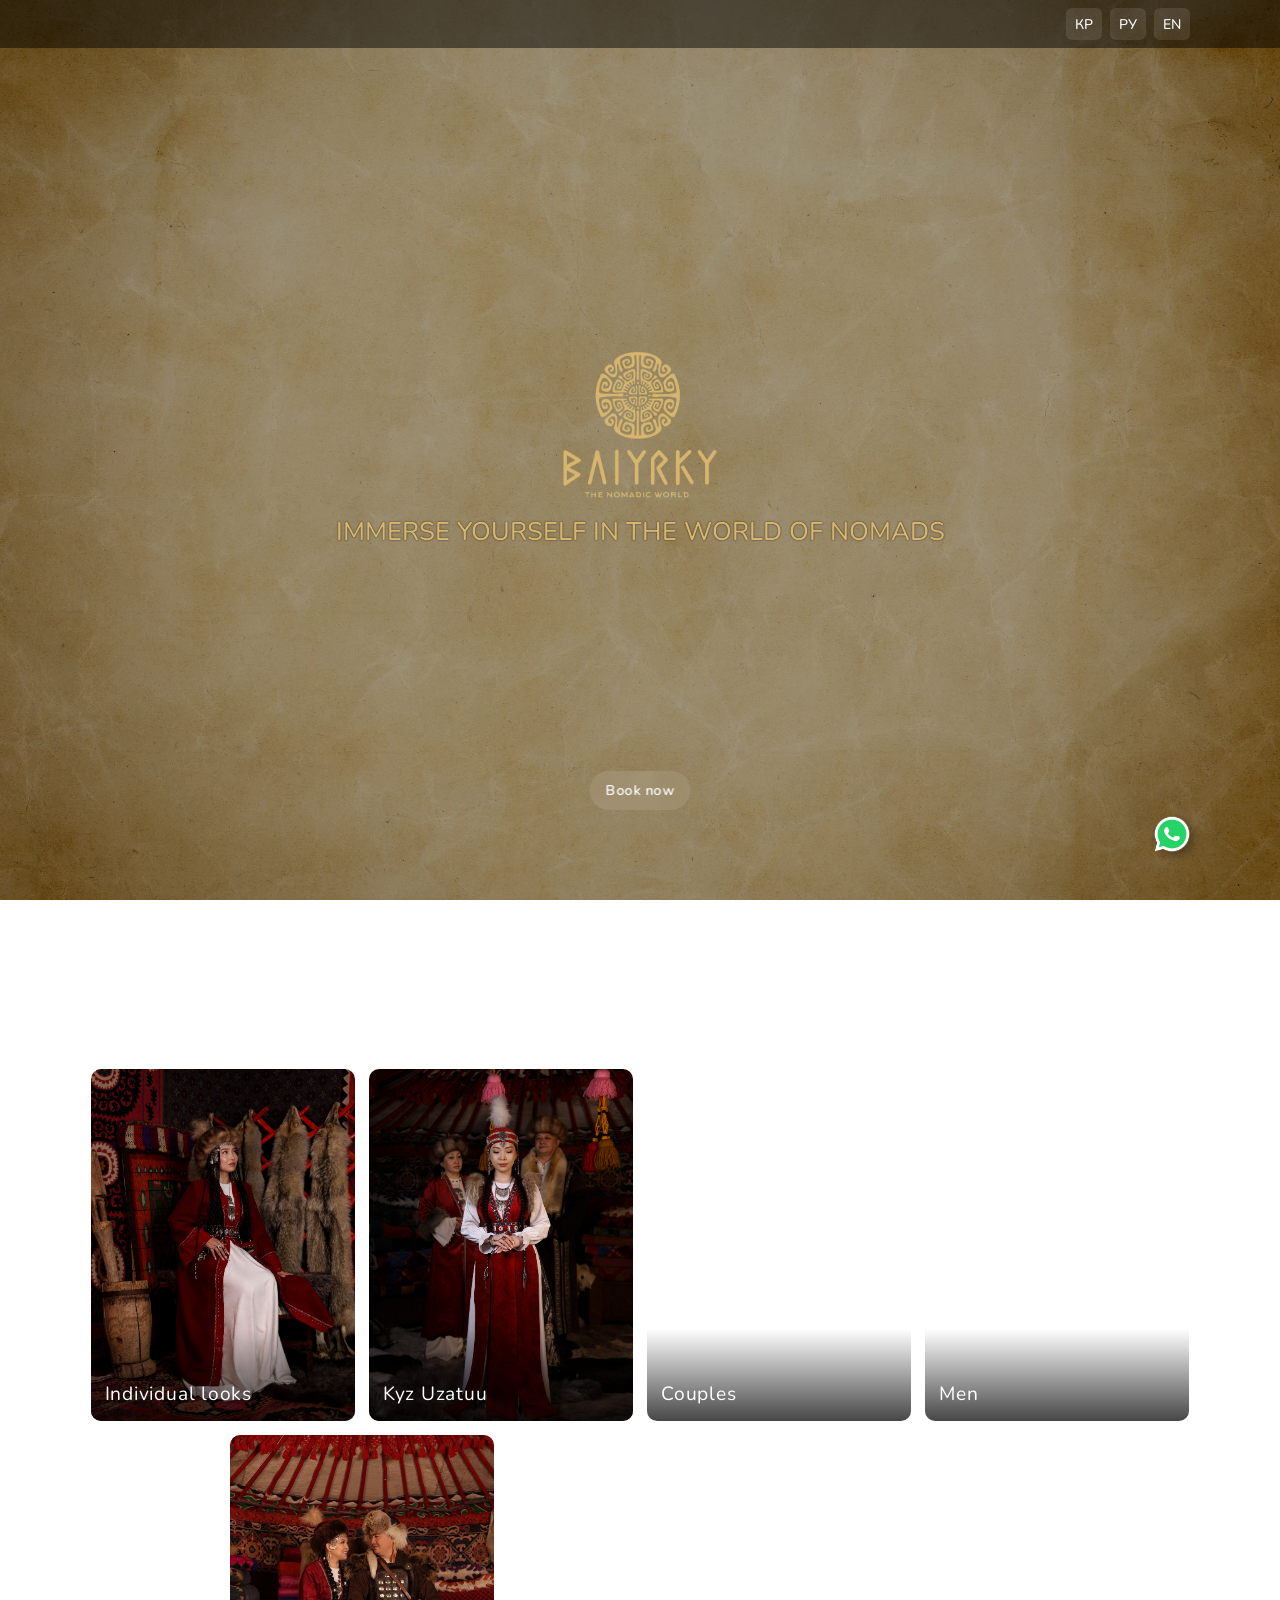
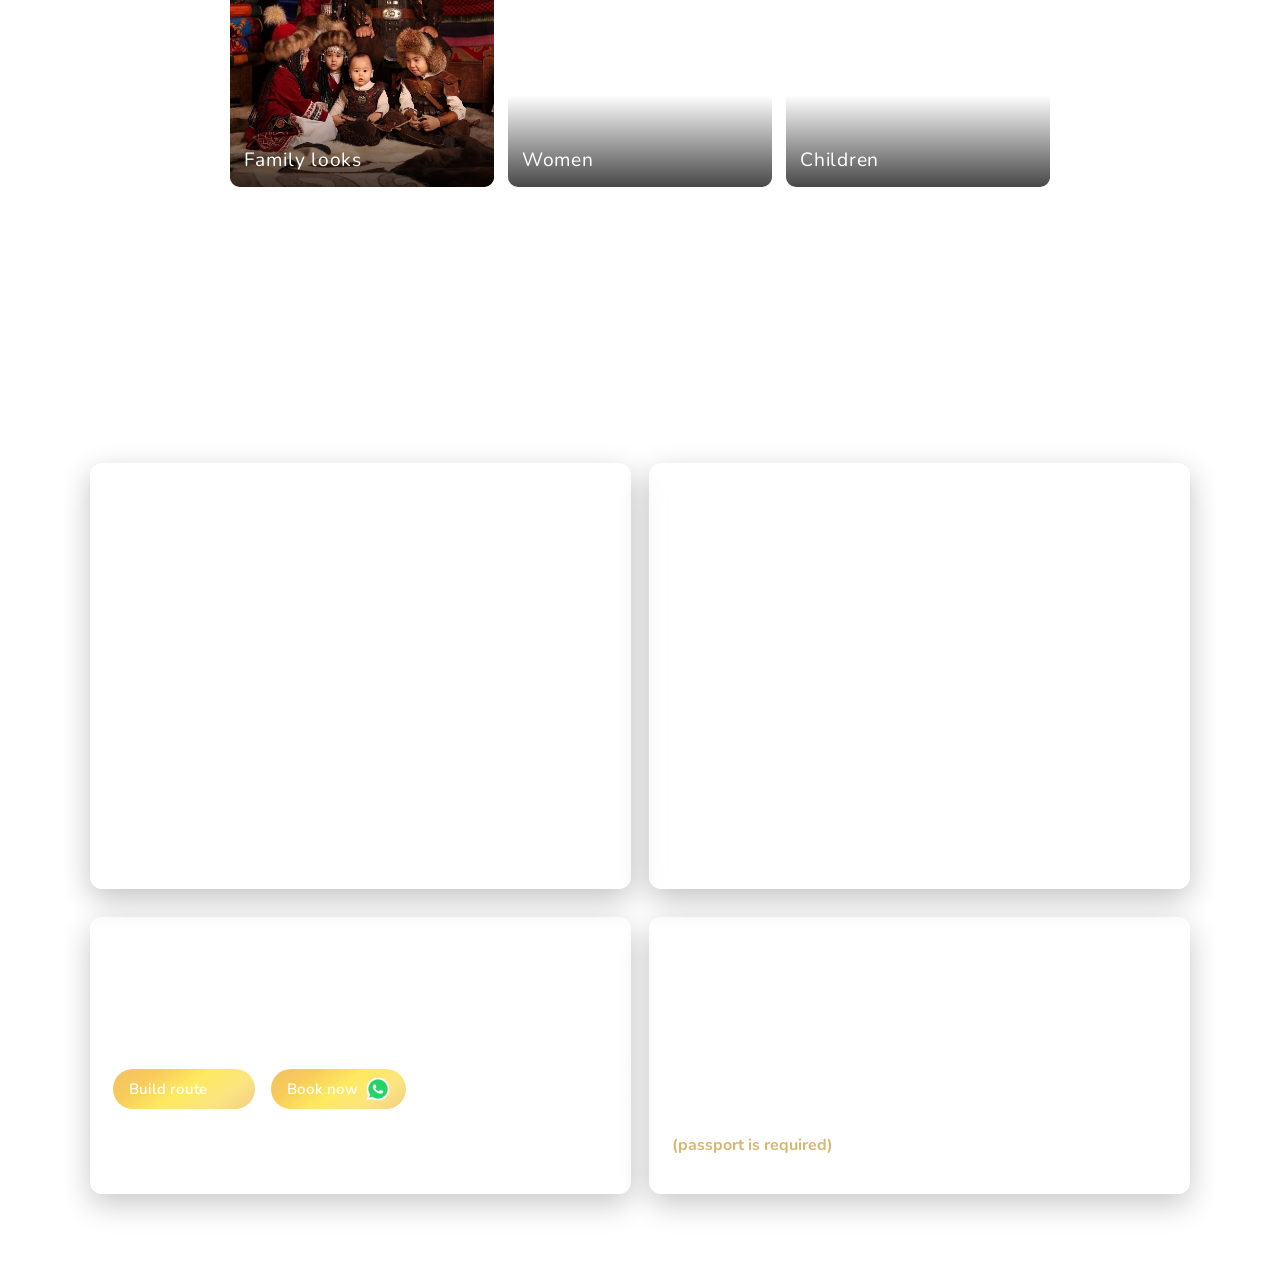
==== en.html @ 29812302 "asd" ====
<!doctype html>
<html lang="en">
  <head>
    <meta charset="UTF-8" />
    <meta name="viewport" content="width=device-width, initial-scale=1.0" />
    <link rel="stylesheet" href="styles.css" />
    <link rel="icon" type="image/webp" href="assets/web-logo.webp" />
    <link rel="preconnect" href="https://fonts.googleapis.com" />
    <link rel="preconnect" href="https://fonts.gstatic.com" crossorigin />

    <link
      href="https://fonts.googleapis.com/css2?family=Nunito:wght@200..900&display=swap"
      rel="stylesheet"
    />
    <title>BAYIRKY</title>
  </head>
  <body id="top">
    <main>
      <a class="whatsapp_btn" href="https://wa.me/709631003">
        <img
          alt="send-to-wh"
          src="assets/whatsapp.webp"
          width="36"
          height="36"
          decoding="async"
        />
      </a>

      <div class="main__bg_text_block">
        <div class="container main__header">
          <ul class="main__header_lang_container no_select">
            <li><a href="index.html" class="main__header_lang_link">кр</a></li>
            <li><a href="ru.html" class="main__header_lang_link">ру</a></li>
            <li><a href="en.html" class="main__header_lang_link">en</a></li>
          </ul>
        </div>

        <div class="main__logo_des">
          <div class="main__logo_des_container no_select">
            <img
              alt="logo"
              src="assets/logo-without-bg.webp"
              class="main__logo"
              fetchpriority="high"
              decoding="async"
            />
            <h6 class="main__desc">Immerse yourself in the world of nomads</h6>
          </div>
          <a href="#info" class="main__next_btn no_select">Book now</a>
        </div>

        <section id="work" class="container work__container">
          <div class="work__header">
            <p class="work__main_title">Costume collection</p>
            <div class="work__divider">
              <span class="work__divider_gem">◆</span>
            </div>
          </div>

          <ul class="work__collage_container">
            <li class="work__collage_item">
              <div class="work__card_inner">
                <img
                  alt="collage-element-1"
                  src="assets/compressed/content-1_com.webp"
                  data-fullsrc="assets/content-1.webp"
                  loading="lazy"
                  decoding="async"
                  width="600"
                  height="800"
                />
                <div class="work__card_overlay">
                  <h4 class="work__collage_item_title">Individual looks</h4>
                </div>
              </div>
            </li>
            <li class="work__collage_item">
              <div class="work__card_inner">
                <img
                  alt="collage-element-2"
                  src="assets/compressed/content-2_com.webp"
                  data-fullsrc="assets/content-2.webp"
                  loading="lazy"
                  decoding="async"
                  width="600"
                  height="800"
                />
                <div class="work__card_overlay">
                  <h4 class="work__collage_item_title">Kyz Uzatuu</h4>
                </div>
              </div>
            </li>
            <li class="work__collage_item">
              <div class="work__card_inner">
                <img
                  alt="collage-element-3"
                  src="assets/compressed/content-3_com.webp"
                  data-fullsrc="assets/content-3.webp"
                  loading="lazy"
                  decoding="async"
                  width="600"
                  height="800"
                />
                <div class="work__card_overlay">
                  <h4 class="work__collage_item_title">Couples</h4>
                </div>
              </div>
            </li>
            <li class="work__collage_item">
              <div class="work__card_inner">
                <img
                  alt="collage-element-4"
                  src="assets/compressed/content-4_com.webp"
                  data-fullsrc="assets/content-4.webp"
                  loading="lazy"
                  decoding="async"
                  width="600"
                  height="800"
                />
                <div class="work__card_overlay">
                  <h4 class="work__collage_item_title">Men</h4>
                </div>
              </div>
            </li>
            <li class="work__collage_item">
              <div class="work__card_inner">
                <img
                  alt="collage-element-5"
                  src="assets/compressed/content-5_com.webp"
                  data-fullsrc="assets/content-5.webp"
                  loading="lazy"
                  decoding="async"
                  width="600"
                  height="800"
                />
                <div class="work__card_overlay">
                  <h4 class="work__collage_item_title">Family looks</h4>
                </div>
              </div>
            </li>
            <li class="work__collage_item">
              <div class="work__card_inner">
                <img
                  alt="collage-element-6"
                  src="assets/compressed/content-6_com.webp"
                  data-fullsrc="assets/content-6.webp"
                  loading="lazy"
                  decoding="async"
                  width="600"
                  height="800"
                />
                <div class="work__card_overlay">
                  <h4 class="work__collage_item_title">Women</h4>
                </div>
              </div>
            </li>
            <li class="work__collage_item">
              <div class="work__card_inner">
                <img
                  alt="collage-element-7"
                  src="assets/compressed/content-7_com.webp"
                  data-fullsrc="assets/content-7.webp"
                  loading="lazy"
                  decoding="async"
                  width="600"
                  height="800"
                />
                <div class="work__card_overlay">
                  <h4 class="work__collage_item_title">Children</h4>
                </div>
              </div>
            </li>
          </ul>
        </section>

        <section class="details__section">
          <div class="container">
            <div class="details__wrapper">
              <div class="details__top">
                <div class="details__heading">
                  <h2 class="details__title">
                    Shooting terms and important information
                  </h2>
                  <p class="details__desc">
                    Choose the most suitable shooting format and review
                    location, working hours, and booking conditions.
                  </p>
                </div>
              </div>

              <div class="details__grid">
                <section class="info__card">
                  <h3 class="info__title">Studio shooting at BAIYRKY</h3>
                  <p class="info__subtitle">
                    Costume and studio rental are included in the price
                  </p>

                  <ul class="info__list">
                    <li>Individual shooting — 6000 KGS</li>
                    <li>Couple shooting — 8000 KGS</li>
                  </ul>

                  <h4 class="info__small_title">Additional participants</h4>
                  <ul class="info__list">
                    <li>Adult — +3,000 KGS per person</li>
                    <li>Child under 12 — +2,000 KGS per person</li>
                    <li>Children under 3 — +1,000 KGS</li>
                    <li>Duration - 1 hour of shooting</li>
                  </ul>
                </section>

                <section class="info__card">
                  <h3 class="info__title">
                    If the shooting takes place outside BAIYRKY studio
                  </h3>
                  <p class="info__subtitle">
                    Costumes are taken to another location
                  </p>

                  <p class="info__text">
                    In this case, separate costume rental pricing applies:
                  </p>

                  <ul class="info__list">
                    <li>Women's costumes — from 3,000 to 5,000 KGS</li>
                    <li>Men's costumes — from 3,000 to 5,000 KGS</li>
                    <li>Children's costumes — from 1,000 to 3,000 KGS</li>
                  </ul>
                </section>
              </div>

              <footer id="info" class="site__footer">
                <div class="site__footer_card">
                  <span class="site__footer_label">Location</span>
                  <h3 class="site__footer_title">Studio address</h3>
                  <p class="site__footer_text">
                    Jibek Jolu 625/1, Kyrgyzfilm, 1st floor
                  </p>
                  <div class="site__footer_btn_container">
                    <a
                      class="site__footer_btn"
                      href="https://2gis.kg/search/%D0%96%D0%B8%D0%B1%D0%B5%D0%BA%20%D0%96%D0%BE%D0%BB%D1%83%20625%2F1"
                      target="_blank"
                      rel="noreferrer"
                    >
                      Build route
                      <img
                        alt="send-to-wh"
                        src="assets/location.webp"
                        width="24"
                        height="24"
                        decoding="async"
                      />
                    </a>
                    <a
                      class="site__footer_btn"
                      href="https://wa.me/709631003"
                      target="_blank"
                      rel="noreferrer"
                    >
                      Book now
                      <img
                        alt="send-to-wh"
                        src="assets/whatsapp.webp"
                        width="24"
                        height="24"
                        decoding="async"
                      />
                    </a>
                  </div>
                </div>

                <div class="site__footer_card">
                  <span class="site__footer_label">Working hours</span>
                  <h3 class="site__footer_title">Schedule</h3>
                  <p class="site__footer_text">
                    Daily from 10:00 to 21:00 (no days off)
                  </p>
                  <p class="site__footer_text">Lunch break: 13:00–14:00</p>
                  <p class="site__footer_text">
                    Work by prior appointment
                    <br />
                    <span class="site__footer_note">
                      (passport is required)
                    </span>
                  </p>
                </div>
              </footer>
            </div>
          </div>
        </section>
      </div>
    </main>
    <script>
      (() => {
        const isMobile = window.matchMedia("(max-width: 500px)").matches;

        const progressiveImages =
          document.querySelectorAll("img[data-fullsrc]");

        progressiveImages.forEach((image) => {
          const fullSource = image.dataset.fullsrc;
          if (!fullSource) return;

          const fullImage = new Image();
          fullImage.decoding = "async";
          fullImage.src = fullSource;
          fullImage.onload = () => {
            image.classList.add("is-swapping");
            image.addEventListener(
              "load",
              () => {
                image.classList.remove("is-swapping");
              },
              { once: true },
            );
            image.src = fullSource;
          };
        });

        if (isMobile) {
          const fullMobileBackground = new Image();
          fullMobileBackground.decoding = "async";
          fullMobileBackground.src = "assets/red-bg.webp";
          fullMobileBackground.onload = () => {
            document.body.classList.add("bg-full-mobile");
          };
          return;
        }

        const fullBackground = new Image();
        fullBackground.decoding = "async";
        fullBackground.src = "assets/new-bg.webp";
        fullBackground.onload = () => {
          document.body.classList.add("bg-full");
        };
      })();
    </script>
  </body>
</html>
---- styles.css ----
:root {
  --text-main: #0f172a;
  --text-muted: #64748b;
  --black: #000000;
  --white: #ffffff;
  --card-dark: rgba(255, 255, 255, 0.06);
  --card-dark-border: rgba(255, 255, 255, 0.1);
  --card-dark-hover: rgba(255, 255, 255, 0.09);
  --accent-soft: rgba(255, 255, 255, 0.14);
  --main-desc-size: 2vw;
  --heading-size: calc(var(--main-desc-size) * 0.9);
  --content-size: calc(var(--main-desc-size) * 0.75);
}

::-webkit-scrollbar-thumb {
  background-color: #000000;
}

::-webkit-scrollbar-thumb:hover {
  background-color: #000000;
}

html {
  scroll-behavior: smooth;
}

body {
  font-family: "Nunito", sans-serif;
  min-height: 100%;
  margin: 0;
  padding: 0;
  -webkit-font-smoothing: antialiased;
  background: #ffffff;
  color: var(--text-main);
}

* {
  box-sizing: border-box;
  scrollbar-width: thin;
  scrollbar-color: #686868 #000000;
}

a {
  text-decoration: none;
}

.container {
  padding: 0 7%;
}

.section_title {
  font-size: 2.5rem;
  margin: 0 0 44px;
  text-align: start;
}

.no_select {
  user-select: none;
  -webkit-user-select: none;
  -moz-user-select: none;
  -ms-user-select: none;
}

.whatsapp_btn {
  z-index: 100;
  position: fixed;
  bottom: 3rem;
  right: 7%;
  cursor: pointer;
  height: 36px;
  width: 36px;
  border-radius: 50%;
  box-shadow: 4px 4px 8px rgba(0, 0, 0, 0.3);
  transition: transform 0.2s ease;
  animation: pulse 2s infinite;
}

@media (max-width: 500px) {
  .section_title {
    font-size: 1.25rem;
  }

  .whatsapp_btn {
    bottom: 1.5rem;
    right: 1.5rem;
  }
}

/* Main ================================================= */

.main__bg_text_block {
  position: relative;
  isolation: isolate;
  min-height: 100dvh;
  color: white;
}

.main__bg_text_block::before {
  content: "";
  position: fixed;
  inset: 0;
  z-index: -1;
  background-image:
    linear-gradient(rgba(0, 0, 0, 0.35), rgba(0, 0, 0, 0.35)),
    url("assets/compressed/new-bg_com.webp");
  background-size: cover;
  background-position: center;
  background-repeat: no-repeat;
}

body.bg-full .main__bg_text_block::before {
  background-image:
    linear-gradient(rgba(0, 0, 0, 0.35), rgba(0, 0, 0, 0.35)),
    url("assets/new-bg.webp");
}

/* @media (max-width: 500px) {
  .main__bg_text_block {
    background-image:
      linear-gradient(rgba(0, 0, 0, 0.3), rgba(0, 0, 0, 0.3)),
      url("assets/bayirky-bg.webp");
    background-size: cover;
    background-position: center;
    background-repeat: no-repeat;
  }
} */

.main__header {
  position: fixed;
  width: 100%;
  box-sizing: border-box;
  background-color: #0000007a;
  height: 3rem;
  display: flex;
  align-items: center;
  justify-content: flex-end;
  gap: 0.75rem;
  z-index: 50;
}

.main__header_logo_link {
  display: inline-flex;
  align-items: center;
  flex-shrink: 0;
}
/* 
.main__header_logo {
  display: block;
  height: 40px;
  width: auto;
} */

.main__header_lang_container {
  display: flex;
  align-items: center;
  list-style: none;
  gap: 0.5rem;
  margin: 0;
  padding: 0;
  flex-wrap: wrap;
}

.main__header_lang_link {
  display: inline-flex;
  align-items: center;
  justify-content: center;
  min-width: 2.25rem;
  height: 2rem;
  padding: 0 0.5rem;
  border-radius: 6px;
  color: #fff;
  background: rgba(255, 255, 255, 0.1);
  font-size: 0.875rem;
  font-weight: 500;
  text-transform: uppercase;
  -webkit-tap-highlight-color: transparent;
}

.main__header_lang_link:active {
  transform: scale(0.98);
}

@media (max-width: 500px) {
  .main__header {
    height: auto;
    min-height: 3rem;
    padding-top: 0.5rem;
    padding-bottom: 0.5rem;
  }

  .main__header_logo {
    height: 34px;
  }

  .main__header_lang_container {
    gap: 0.375rem;
  }

  .main__header_lang_link {
    min-width: 2rem;
    height: 1.9rem;
    padding: 0 0.45rem;
    font-size: 0.8rem;
  }
  .main__bg_text_block::before {
    background-image:
      linear-gradient(rgba(0, 0, 0, 0.35), rgba(0, 0, 0, 0.35)),
      url("assets/compressed/red-bg_com.webp");
  }
}

@media (max-width: 500px) {
  body.bg-full-mobile .main__bg_text_block::before {
    background-image:
      linear-gradient(rgba(0, 0, 0, 0.35), rgba(0, 0, 0, 0.35)),
      url("assets/red-bg.webp");
  }
}

.main__logo_des {
  min-height: 100dvh;
  position: relative;
}

.main__logo_des_container {
  position: absolute;
  top: 50%;
  left: 50%;
  transform: translate(-50%, -50%);
  display: flex;
  flex-direction: column;
  align-items: center;
  min-width: 300px;
}

.main__logo {
  width: 12vw;
}

.main__desc {
  font-size: var(--main-desc-size);
  text-align: center;
  padding-top: 1rem;
  margin: 0;
  color: #d8b66e;
  text-transform: uppercase;
  font-weight: 500;
  text-shadow:
    0 0 1px #00000080,
    0 0 2px #00000080;
}

.main__next_btn {
  position: absolute;
  /* color: #d8b66e; */
  bottom: 10%;
  left: 50%;
  transform: translateX(-50%);
  padding: 10px 16px;
  border-radius: 999px;
  background: rgba(255, 255, 255, 0.1);
  backdrop-filter: blur(8px);
  color: #fff;
  font-size: 14px;
  font-weight: 600;
  letter-spacing: 0.5px;
  cursor: pointer;
  transition: transform 0.2s ease;
  animation: pulse 2s infinite;
}

@media (max-width: 500px) {
  :root {
    --main-desc-size: 1.25rem;
  }

  .main__logo {
    width: 4.5rem;
  }

  .main__desc {
    font-weight: 500;
    line-height: 1.45;
  }
}

/* Work ================================================= */

.work__container {
  padding-top: 64px;
  padding-bottom: 72px;
  box-sizing: border-box;
}

.work__header {
  text-align: center;
  margin-bottom: 52px;
  display: flex;
  flex-direction: column;
  align-items: center;
  gap: 10px;
}

.work__eyebrow {
  margin: 0;
  font-size: 0.8rem;
  letter-spacing: 0.35em;
  text-transform: uppercase;
  opacity: 0.6;
  font-weight: 400;
}

.work__main_title {
  font-size: var(--heading-size);
  font-weight: 600;
  font-style: normal;
  margin: 0;
  letter-spacing: 0.03em;
  line-height: 1.15;
}

.work__divider {
  display: flex;
  align-items: center;
  gap: 12px;
  width: 100%;
  max-width: 300px;
  margin-top: 4px;
  opacity: 0.45;
}

.work__divider::before,
.work__divider::after {
  content: "";
  flex: 1;
  height: 1px;
  background: currentColor;
}

.work__divider_gem {
  font-size: 0.55rem;
  flex-shrink: 0;
}

.work__collage_container {
  display: flex;
  flex-wrap: wrap;
  gap: 14px;
  padding: 0;
  margin: 0;
  list-style: none;
  justify-content: center;
}

.work__collage_item {
  flex: 0 0 calc(25% - 11px);
  max-width: calc(25% - 11px);
}

.work__card_inner {
  position: relative;
  overflow: hidden;
  border-radius: 10px;
  aspect-ratio: 3 / 4;
  cursor: pointer;
}

.work__card_inner img {
  width: 100%;
  height: 100%;
  object-fit: cover;
  display: block;
  transition:
    transform 0.45s ease,
    opacity 0.35s ease,
    filter 0.35s ease;
}

.work__card_inner img.is-swapping {
  opacity: 0.72;
  filter: blur(2px);
}

.work__card_inner:hover img {
  transform: scale(1.06);
}

.work__card_overlay {
  position: absolute;
  bottom: 0;
  left: 0;
  right: 0;
  padding: 52px 14px 14px;
  background: linear-gradient(to top, rgba(0, 0, 0, 0.72) 0%, transparent 100%);
  pointer-events: none;
}

.work__collage_item_title {
  color: #fff;
  margin: 0;
  font-size: var(--content-size);
  font-weight: 400;
  letter-spacing: 0.04em;
}

@media (max-width: 900px) {
  .work__collage_item {
    flex: 0 0 calc(50% - 7px);
    max-width: calc(50% - 7px);
  }
}

@media (max-width: 500px) {
  .work__container {
    padding-top: 44px;
    padding-bottom: 52px;
  }

  .work__header {
    margin-bottom: 32px;
    gap: 8px;
  }

  .work__eyebrow {
    font-size: 0.7rem;
    letter-spacing: 0.25em;
  }

  .work__collage_container {
    gap: 10px;
  }

  .work__collage_item {
    flex: 0 0 calc(50% - 5px);
    max-width: calc(50% - 5px);
  }

  .work__card_overlay {
    padding: 36px 10px 10px;
  }
}

/* Combined section ==================================== */

.details__section {
  width: 100%;
  /* background:
    radial-gradient(
      circle at top left,
      rgba(255, 255, 255, 0.08),
      transparent 28%
    ),
    radial-gradient(
      circle at bottom right,
      rgba(255, 255, 255, 0.06),
      transparent 24%
    ),
    #000000; */
  /* background-image:
    linear-gradient(rgba(0, 0, 0, 0.35), rgba(0, 0, 0, 0.35)),
    url("assets/new-bg.webp"); */
  color: #ffffff;
  padding: 72px 0 80px;
}

.details__wrapper {
  display: flex;
  flex-direction: column;
  gap: 28px;
}

.details__top {
  display: flex;
  justify-content: space-between;
  align-items: flex-end;
  gap: 24px;
}

.details__heading {
  max-width: 760px;
  margin: 0 auto;
  text-align: center;
}

.details__eyebrow {
  display: inline-block;
  margin-bottom: 16px;
  font-size: 0.88rem;
  font-weight: 500;
  letter-spacing: 0.08em;
  text-transform: uppercase;
  color: rgba(255, 255, 255, 0.78);
}

.details__title {
  margin: 0 0 12px;
  font-size: var(--heading-size);
  line-height: 1.15;
  font-weight: 600;
  color: #ffffff;
}

.details__desc {
  margin: 0;
  max-width: 700px;
  line-height: 1.7;
  color: rgba(255, 255, 255, 0.72);
  font-size: var(--content-size);
}

.details__grid {
  display: grid;
  grid-template-columns: repeat(2, minmax(0, 1fr));
  gap: 18px;
}

.info__card {
  min-width: 0;
  padding: 24px 22px;
  border-radius: 12px;
  background: var(--card-dark);
  border: 1px solid var(--card-dark-border);
  box-shadow:
    0 10px 30px rgba(0, 0, 0, 0.24),
    inset 0 1px 0 rgba(255, 255, 255, 0.04);
  backdrop-filter: blur(10px);
  transition:
    transform 0.25s ease,
    background 0.25s ease,
    border-color 0.25s ease;
}

.info__card:hover {
  transform: translateY(-2px);
  background: var(--card-dark-hover);
  border-color: rgba(255, 255, 255, 0.14);
}

.info__title {
  margin: 0 0 10px;
  font-size: var(--heading-size);
  font-weight: 600;
  line-height: 1.35;
  color: #ffffff;
  text-align: center;
}

.info__small_title {
  margin: 18px 0 10px;
  font-size: var(--heading-size);
  font-weight: 500;
  line-height: 1.35;
  color: rgba(255, 255, 255, 0.95);
  text-align: center;
}

.info__subtitle {
  margin: 0 0 14px;
  font-size: var(--content-size);
  color: rgba(255, 255, 255, 0.65);
  line-height: 1.6;
}

.info__text {
  margin: 0 0 12px;
  font-size: var(--content-size);
  color: rgba(255, 255, 255, 0.88);
  line-height: 1.7;
}

.info__list {
  margin: 0;
  padding-left: 18px;
  font-size: var(--content-size);
  color: rgba(255, 255, 255, 0.92);
  line-height: 1.8;
}

.info__list li + li {
  margin-top: 6px;
}

/* Footer ============================================== */

.site__footer {
  display: grid;
  grid-template-columns: repeat(2, minmax(0, 1fr));
  gap: 18px;
}

.site__footer_card {
  padding: 24px 22px;
  border-radius: 12px;
  background: linear-gradient(
    180deg,
    rgba(255, 255, 255, 0.07) 0%,
    rgba(255, 255, 255, 0.04) 100%
  );
  border: 1px solid rgba(255, 255, 255, 0.1);
  box-shadow:
    0 10px 30px rgba(0, 0, 0, 0.22),
    inset 0 1px 0 rgba(255, 255, 255, 0.04);
}

.site__footer_label {
  display: inline-block;
  margin-bottom: 10px;
  font-size: 0.78rem;
  font-weight: 500;
  letter-spacing: 0.08em;
  text-transform: uppercase;
  color: rgba(255, 255, 255, 0.56);
}

.site__footer_title {
  margin: 0 0 12px;
  font-size: var(--heading-size);
  font-weight: 600;
  line-height: 1.3;
  color: #ffffff;
  text-align: center;
}

.site__footer_text {
  margin: 0 0 8px;
  font-size: var(--content-size);
  color: rgba(255, 255, 255, 0.76);
  line-height: 1.7;
}

.site__footer_btn_container {
  display: flex;
  gap: 1rem;
}

.site__footer_btn {
  display: inline-flex;
  align-items: center;
  gap: 0.5rem;
  justify-content: center;
  margin-top: 14px;
  padding: 8px 16px;
  border-radius: 999px;
  background: linear-gradient(
    145deg,
    #e99d05a1,
    #f4af00a4,
    #ffdd02a1,
    #f8cf198c,
    #e99d057f
  );
  color: #ffffff;
  font-size: 0.94rem;
  font-weight: 600;
  transition:
    transform 0.2s ease,
    opacity 0.2s ease,
    box-shadow 0.2s ease;
  user-select: none;
  -webkit-tap-highlight-color: transparent;
  animation: pulse 2s infinite;
}

.site__footer_note {
  color: #d8b66e;
  font-size: 1rem;
  font-weight: 700;
}

.site__footer_btn:hover {
  opacity: 0.94;
  box-shadow: 0 10px 24px rgba(255, 255, 255, 0.14);
}

.site__footer_btn:active {
  transform: scale(0.98);
}

/* Responsive ========================================== */

@media (max-width: 991px) {
  .details__grid,
  .site__footer {
    grid-template-columns: 1fr;
  }

  .details__section {
    padding: 60px 0 68px;
  }
}

@media (max-width: 767px) {
  .details__section {
    padding: 48px 0 56px;
  }

  .details__wrapper {
    gap: 18px;
  }

  .info__card,
  .site__footer_card {
    padding: 18px 16px;
    border-radius: 18px;
  }

  .site__footer_btn {
    width: 100%;
    min-height: 42px;
  }
}

@media (max-width: 480px) {
  .info__card,
  .site__footer_card {
    padding: 16px 14px;
  }

  .info__list {
    padding-left: 16px;
  }
  .site__footer_btn_container {
    flex-direction: column;
    gap: 0.25rem;
  }
}

/* Animations ========================================== */

@keyframes pulse {
  0% {
    box-shadow: 0 0 0 0 rgba(255, 255, 255, 0.35);
  }
  70% {
    box-shadow: 0 0 0 12px rgba(255, 255, 255, 0);
  }
  100% {
    box-shadow: 0 0 0 0 rgba(255, 255, 255, 0);
  }
}

@keyframes pulse_black {
  0% {
    box-shadow: 0 0 0 0 rgba(0, 0, 0, 0.35);
  }
  70% {
    box-shadow: 0 0 0 12px rgba(0, 0, 0, 0);
  }
  100% {
    box-shadow: 0 0 0 0 rgba(0, 0, 0, 0);
  }
}
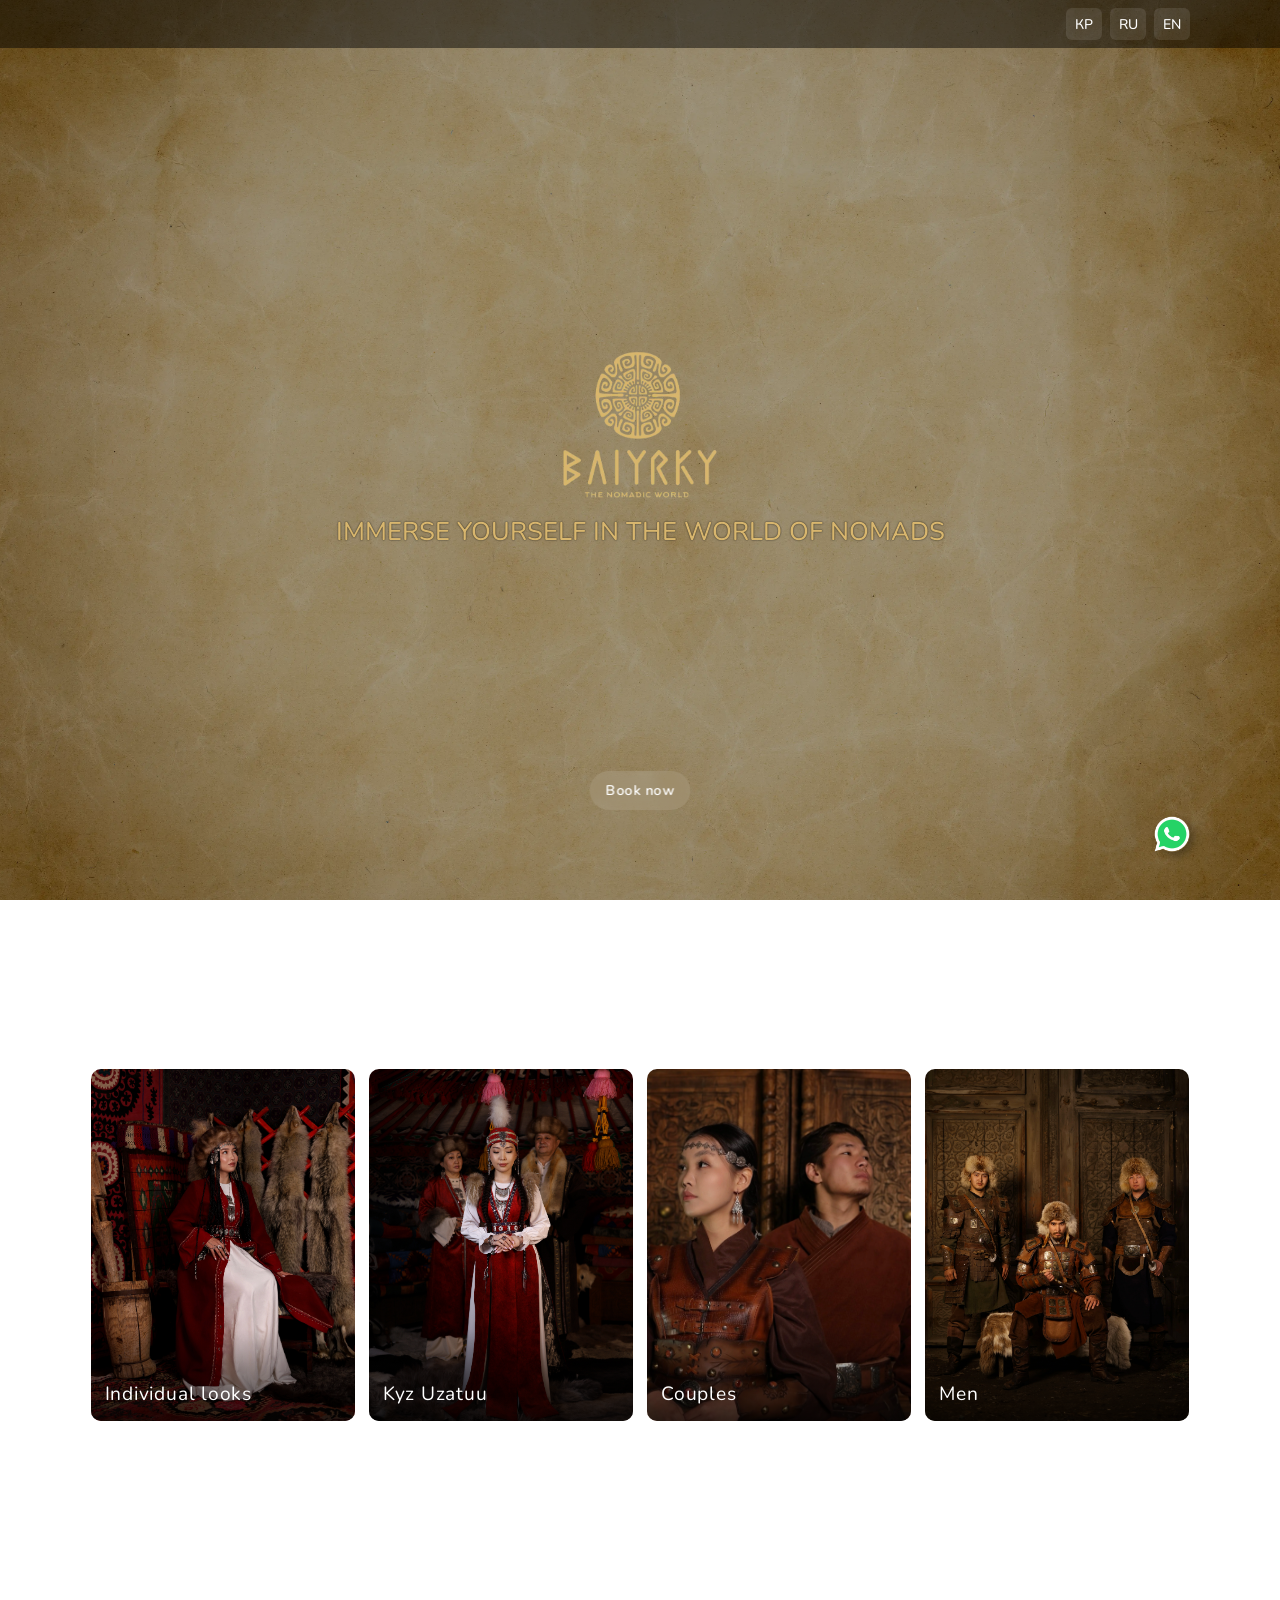
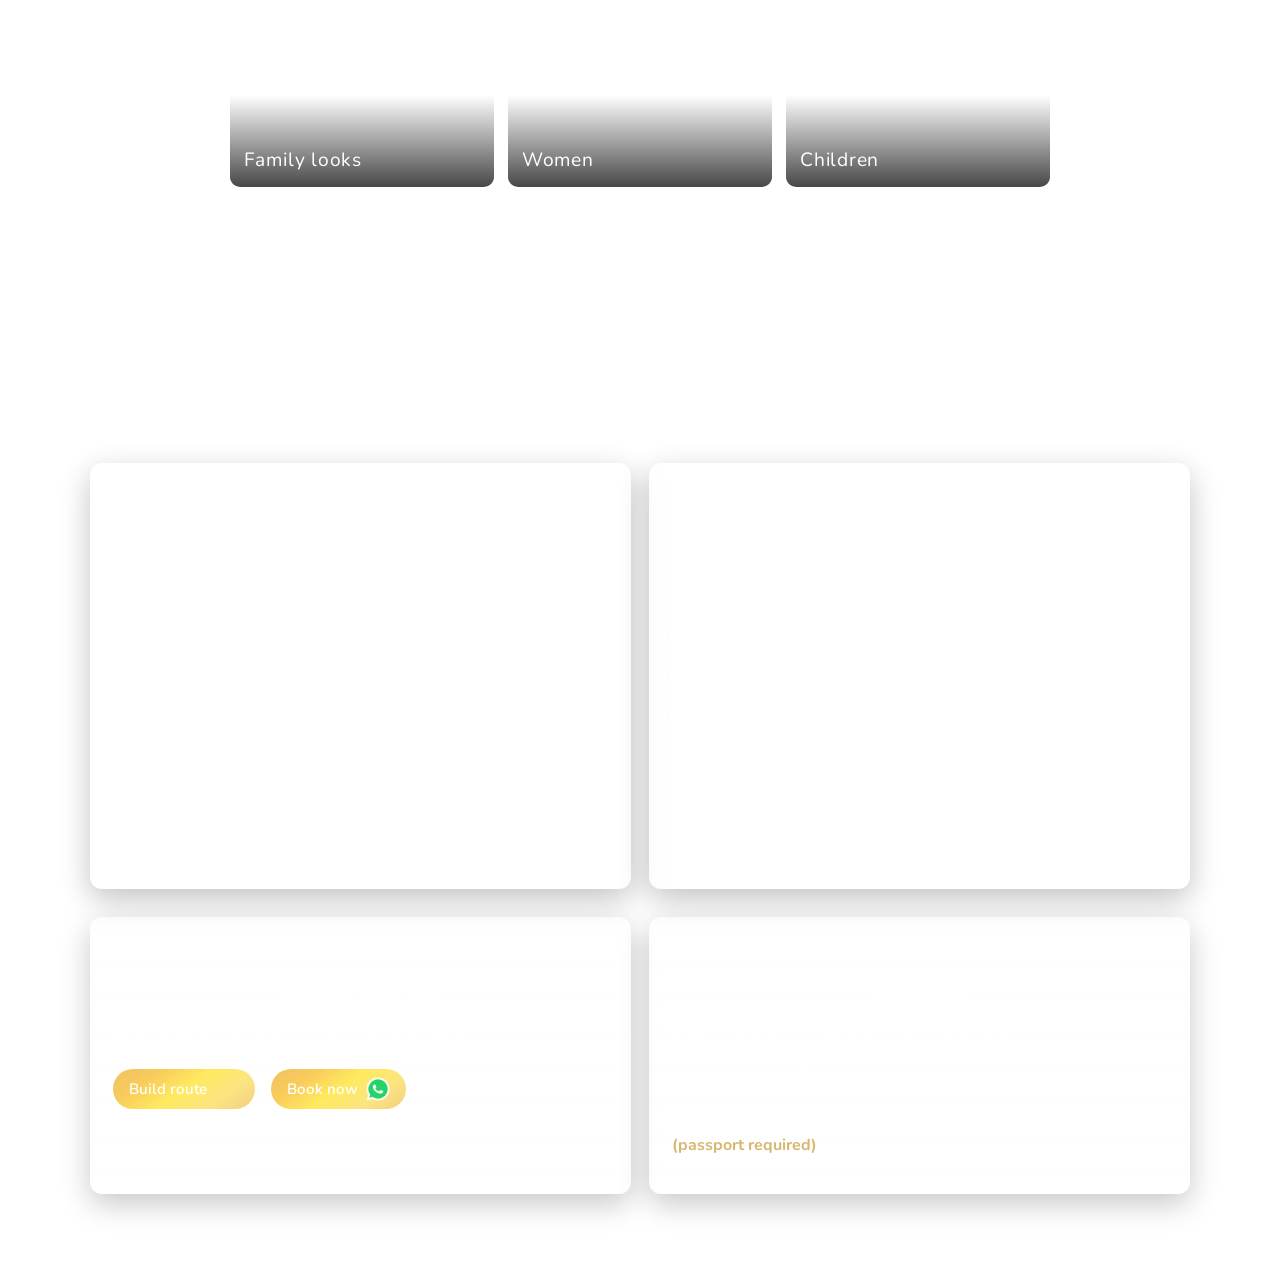
==== commit 747c5271: "asd" ====
--- a/en.html
+++ b/en.html
@@ -30,7 +30,7 @@
         <div class="container main__header">
           <ul class="main__header_lang_container no_select">
             <li><a href="index.html" class="main__header_lang_link">кр</a></li>
-            <li><a href="ru.html" class="main__header_lang_link">ру</a></li>
+            <li><a href="ru.html" class="main__header_lang_link">ru</a></li>
             <li><a href="en.html" class="main__header_lang_link">en</a></li>
           </ul>
         </div>
@@ -51,7 +51,7 @@
 
         <section id="work" class="container work__container">
           <div class="work__header">
-            <p class="work__main_title">Costume collection</p>
+            <p class="work__main_title">Costume Collection</p>
             <div class="work__divider">
               <span class="work__divider_gem">◆</span>
             </div>
@@ -179,10 +179,10 @@
               <div class="details__top">
                 <div class="details__heading">
                   <h2 class="details__title">
-                    Shooting terms and important information
+                    Shooting conditions and important information
                   </h2>
                   <p class="details__desc">
-                    Choose the most suitable shooting format and review
+                    Choose a suitable shooting format and ознакомиться with the
                     location, working hours, and booking conditions.
                   </p>
                 </div>
@@ -190,41 +190,41 @@
 
               <div class="details__grid">
                 <section class="info__card">
-                  <h3 class="info__title">Studio shooting at BAIYRKY</h3>
+                  <h3 class="info__title">BAIYRKY studio shooting</h3>
                   <p class="info__subtitle">
                     Costume and studio rental are included in the price
                   </p>
 
                   <ul class="info__list">
-                    <li>Individual shooting — 6000 KGS</li>
-                    <li>Couple shooting — 8000 KGS</li>
+                    <li>Individual shoot — 6000 KGS</li>
+                    <li>Couple shoot — 8000 KGS</li>
                   </ul>
 
                   <h4 class="info__small_title">Additional participants</h4>
                   <ul class="info__list">
-                    <li>Adult — +3,000 KGS per person</li>
-                    <li>Child under 12 — +2,000 KGS per person</li>
-                    <li>Children under 3 — +1,000 KGS</li>
-                    <li>Duration - 1 hour of shooting</li>
+                    <li>Adult — +3000 KGS per person</li>
+                    <li>Child up to 12 years — +2000 KGS per child</li>
+                    <li>Children under 3 years — +1000 KGS per child</li>
+                    <li>Duration - 1 hour</li>
                   </ul>
                 </section>
 
                 <section class="info__card">
                   <h3 class="info__title">
-                    If the shooting takes place outside BAIYRKY studio
+                    If the shooting is not at the BAIYRKY studio
                   </h3>
                   <p class="info__subtitle">
                     Costumes are taken to another location
                   </p>
 
                   <p class="info__text">
-                    In this case, separate costume rental pricing applies:
+                    In this case, a separate costume rental price applies:
                   </p>
 
                   <ul class="info__list">
-                    <li>Women's costumes — from 3,000 to 5,000 KGS</li>
-                    <li>Men's costumes — from 3,000 to 5,000 KGS</li>
-                    <li>Children's costumes — from 1,000 to 3,000 KGS</li>
+                    <li>Women’s costumes — from 3000 to 5000 KGS</li>
+                    <li>Men’s costumes — from 3000 to 5000 KGS</li>
+                    <li>Children’s costumes — from 1000 to 3000 KGS</li>
                   </ul>
                 </section>
               </div>
@@ -234,7 +234,7 @@
                   <span class="site__footer_label">Location</span>
                   <h3 class="site__footer_title">Studio address</h3>
                   <p class="site__footer_text">
-                    Jibek Jolu 625/1, Kyrgyzfilm, 1st floor
+                    Zhibek Zholu 625/1, Kyrgyzfilm, 1st floor
                   </p>
                   <div class="site__footer_btn_container">
                     <a
@@ -278,11 +278,9 @@
                   </p>
                   <p class="site__footer_text">Lunch break: 13:00–14:00</p>
                   <p class="site__footer_text">
-                    Work by prior appointment
+                    By appointment only
                     <br />
-                    <span class="site__footer_note">
-                      (passport is required)
-                    </span>
+                    <span class="site__footer_note"> (passport required) </span>
                   </p>
                 </div>
               </footer>
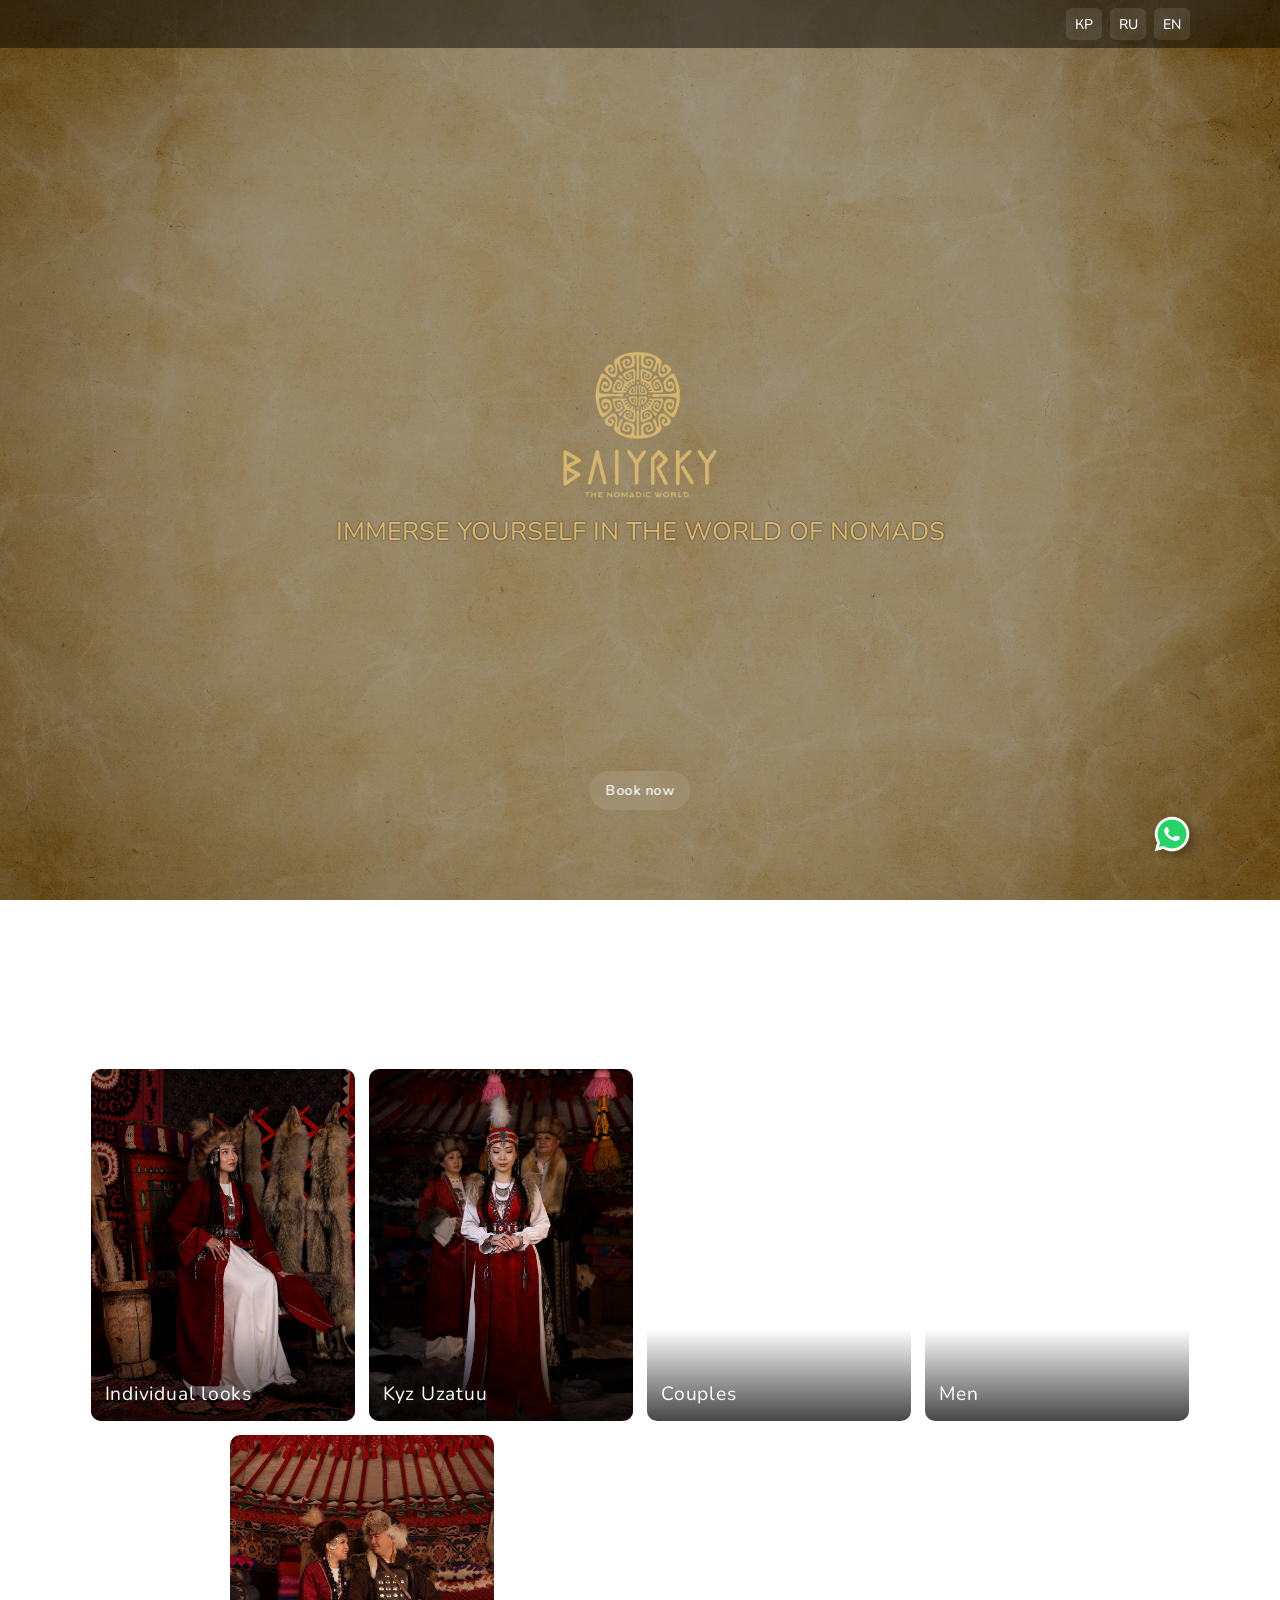
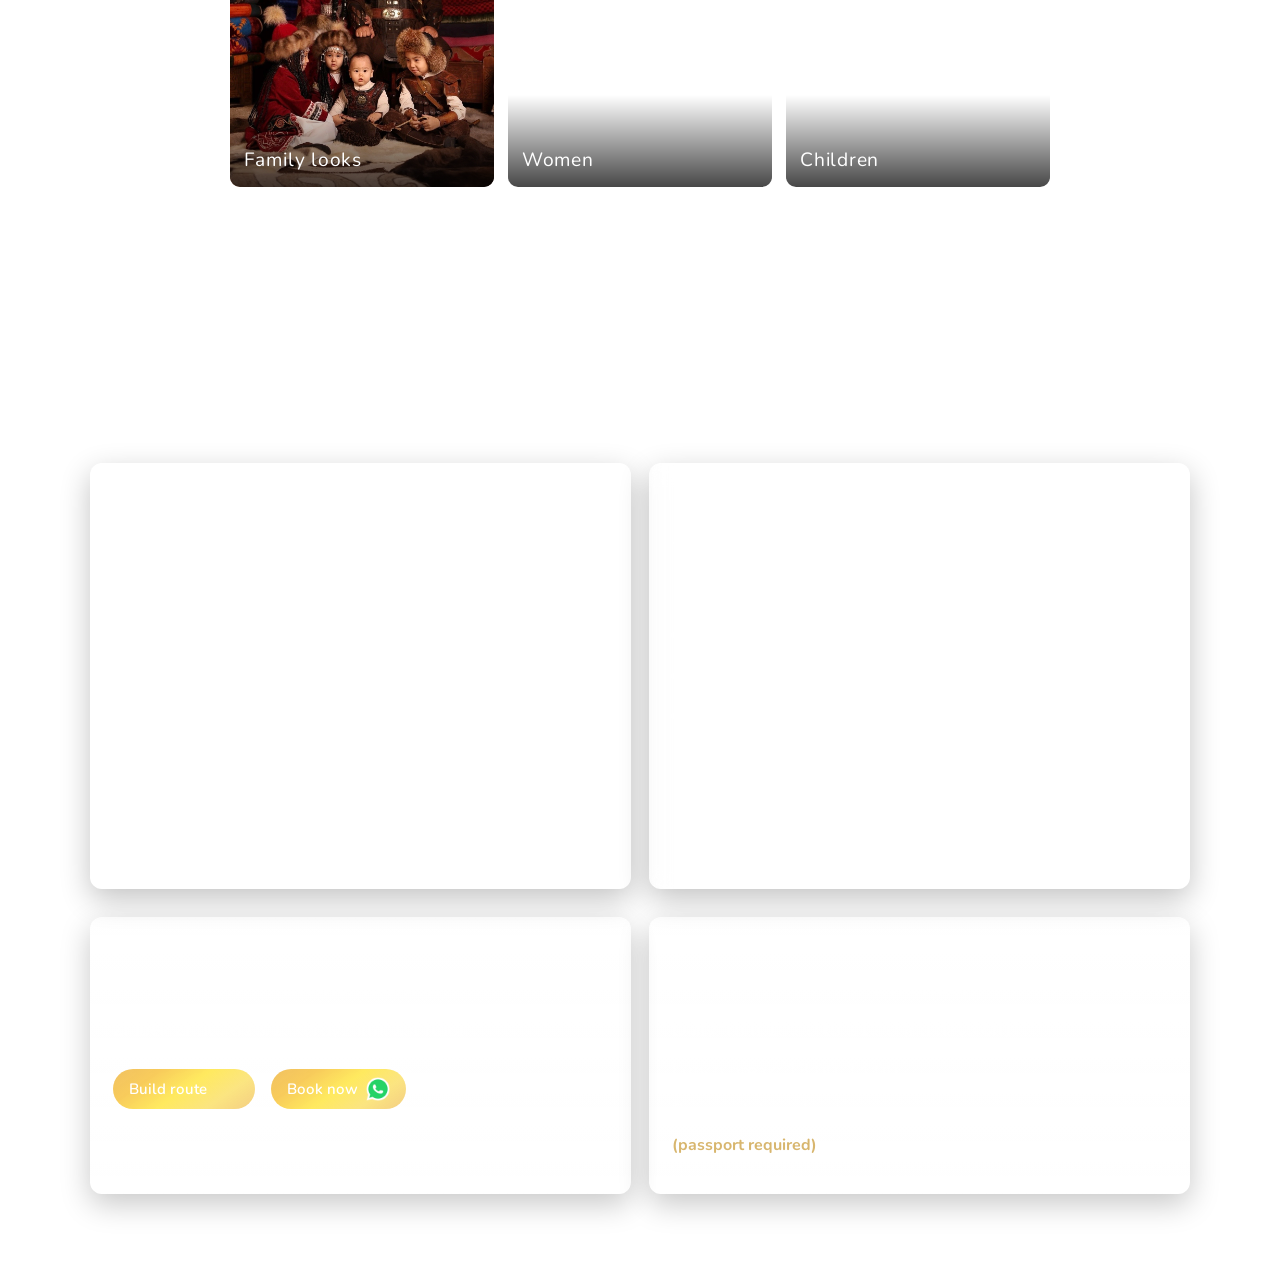
==== commit d07c5446: "asd" ====
--- a/en.html
+++ b/en.html
@@ -196,15 +196,15 @@
                   </p>
 
                   <ul class="info__list">
-                    <li>Individual shoot — 6000 KGS</li>
-                    <li>Couple shoot — 8000 KGS</li>
+                    <li>Individual shoot - 6000 KGS</li>
+                    <li>Couple shoot - 8000 KGS</li>
                   </ul>
 
                   <h4 class="info__small_title">Additional participants</h4>
                   <ul class="info__list">
-                    <li>Adult — +3000 KGS per person</li>
-                    <li>Child up to 12 years — +2000 KGS per child</li>
-                    <li>Children under 3 years — +1000 KGS per child</li>
+                    <li>Adult - +3000 KGS per person</li>
+                    <li>Child up to 12 years - +2000 KGS per child</li>
+                    <li>Children under 3 years - +1000 KGS per child</li>
                     <li>Duration - 1 hour</li>
                   </ul>
                 </section>
@@ -222,9 +222,9 @@
                   </p>
 
                   <ul class="info__list">
-                    <li>Women’s costumes — from 3000 to 5000 KGS</li>
-                    <li>Men’s costumes — from 3000 to 5000 KGS</li>
-                    <li>Children’s costumes — from 1000 to 3000 KGS</li>
+                    <li>Women’s costumes - from 3000 to 5000 KGS</li>
+                    <li>Men’s costumes - from 3000 to 5000 KGS</li>
+                    <li>Children’s costumes - from 1000 to 3000 KGS</li>
                   </ul>
                 </section>
               </div>
@@ -276,7 +276,7 @@
                   <p class="site__footer_text">
                     Daily from 10:00 to 21:00 (no days off)
                   </p>
-                  <p class="site__footer_text">Lunch break: 13:00–14:00</p>
+                  <p class="site__footer_text">Lunch break: 13:00-14:00</p>
                   <p class="site__footer_text">
                     By appointment only
                     <br />
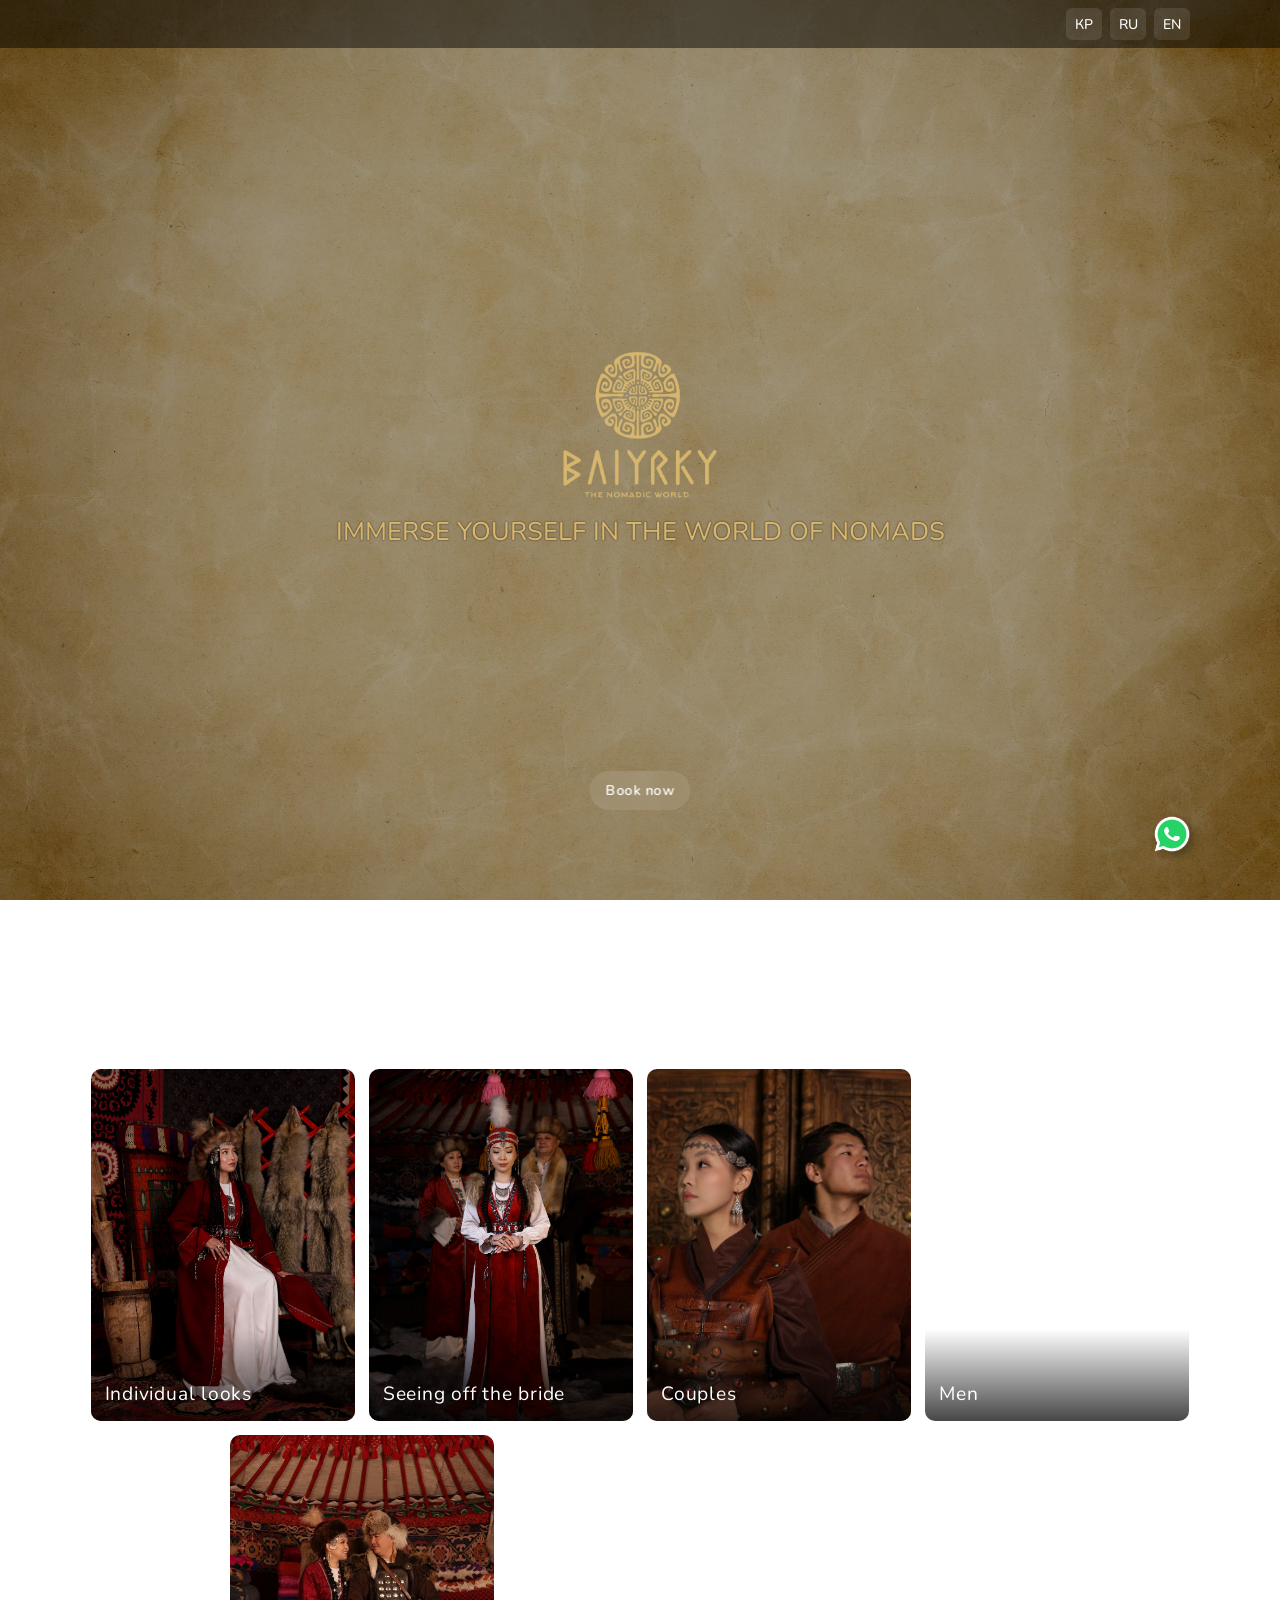
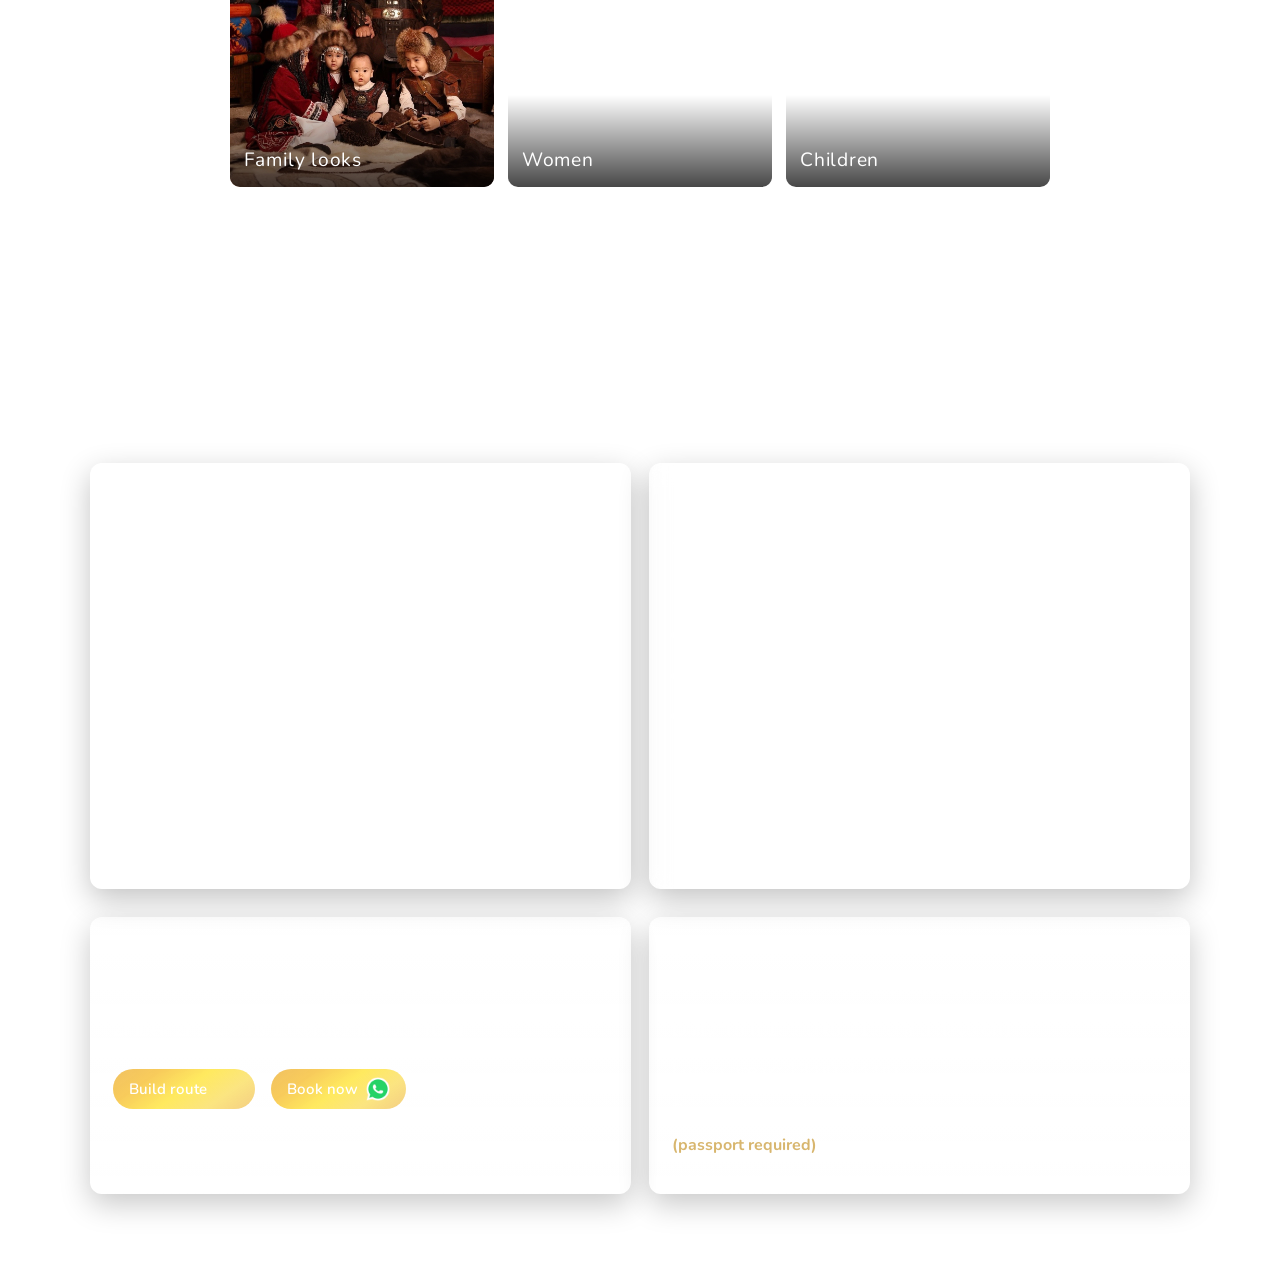
==== commit a848ecac: "asd" ====
--- a/en.html
+++ b/en.html
@@ -86,7 +86,7 @@
                   height="800"
                 />
                 <div class="work__card_overlay">
-                  <h4 class="work__collage_item_title">Kyz Uzatuu</h4>
+                  <h4 class="work__collage_item_title">Seeing off the bride</h4>
                 </div>
               </div>
             </li>
@@ -226,6 +226,7 @@
                     <li>Men’s costumes - from 3000 to 5000 KGS</li>
                     <li>Children’s costumes - from 1000 to 3000 KGS</li>
                   </ul>
+                  <p class="info__text">Duration: up to 1 day</p>
                 </section>
               </div>
 
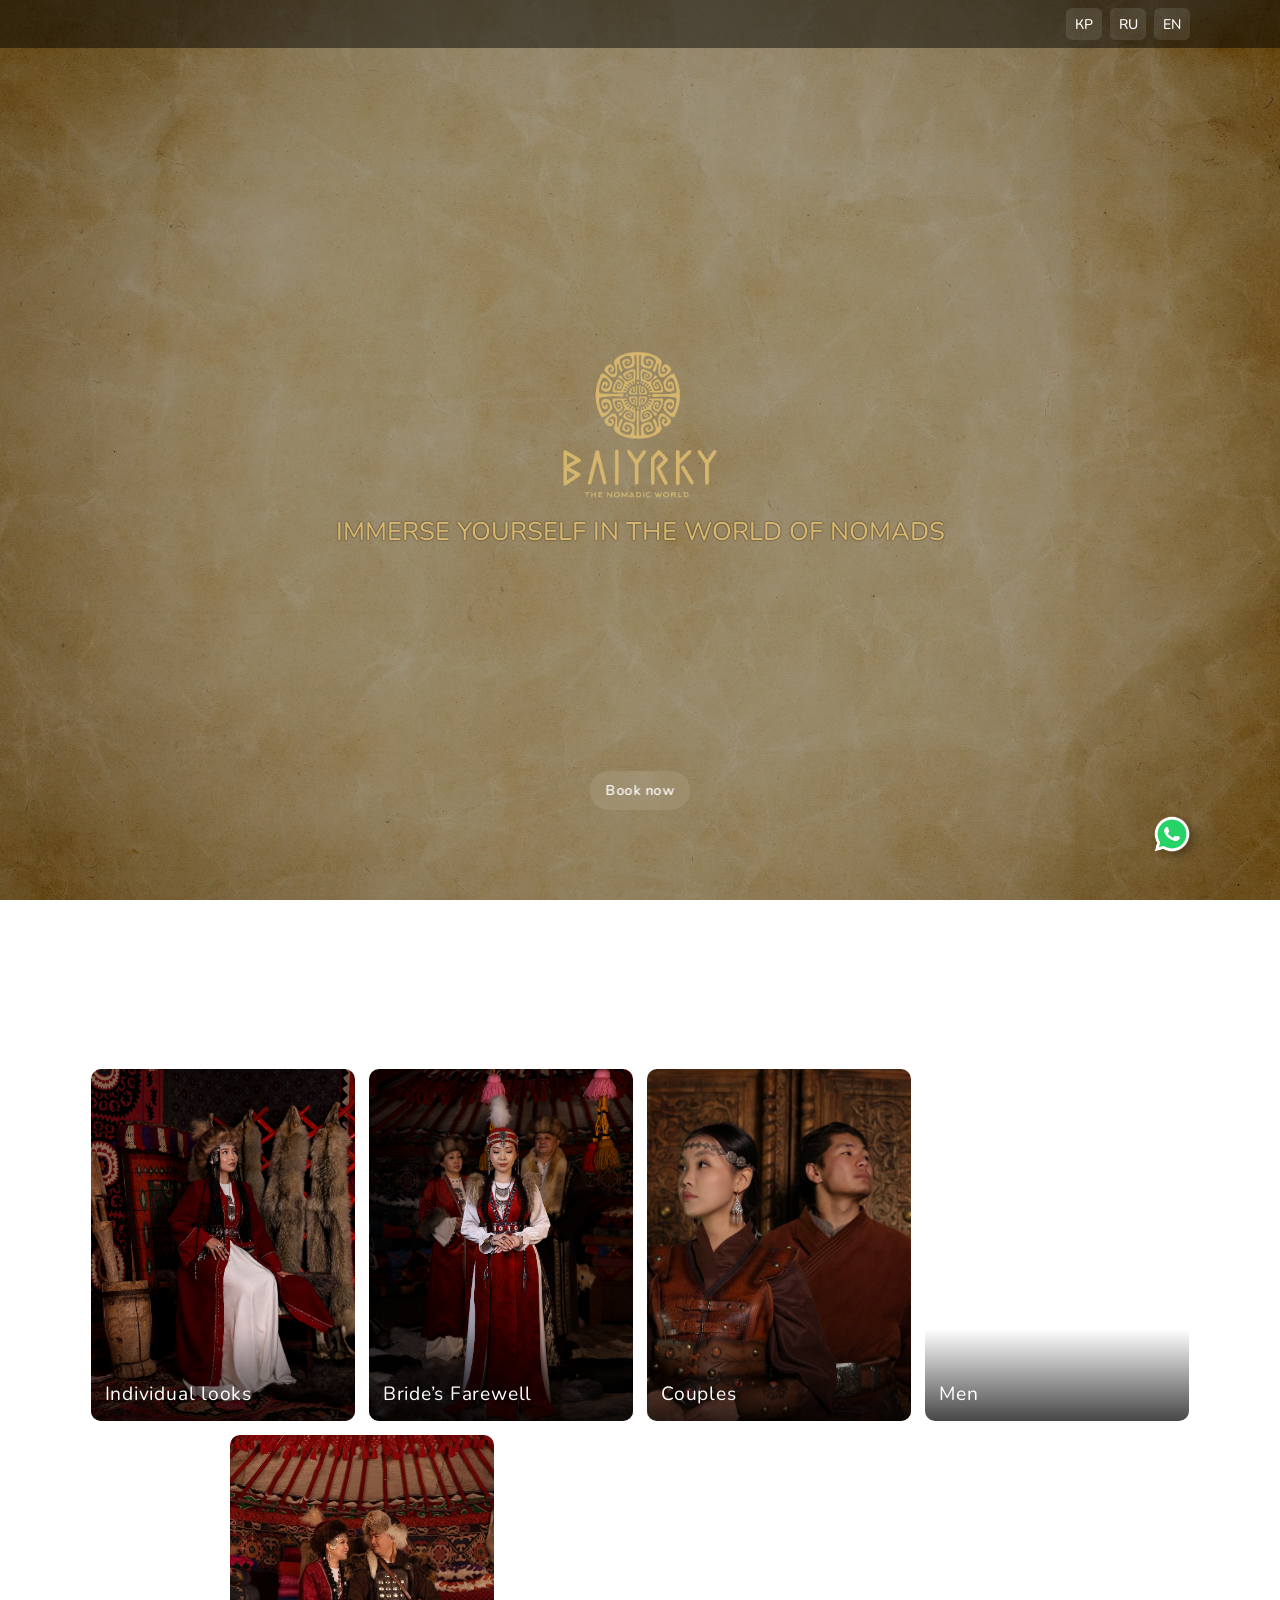
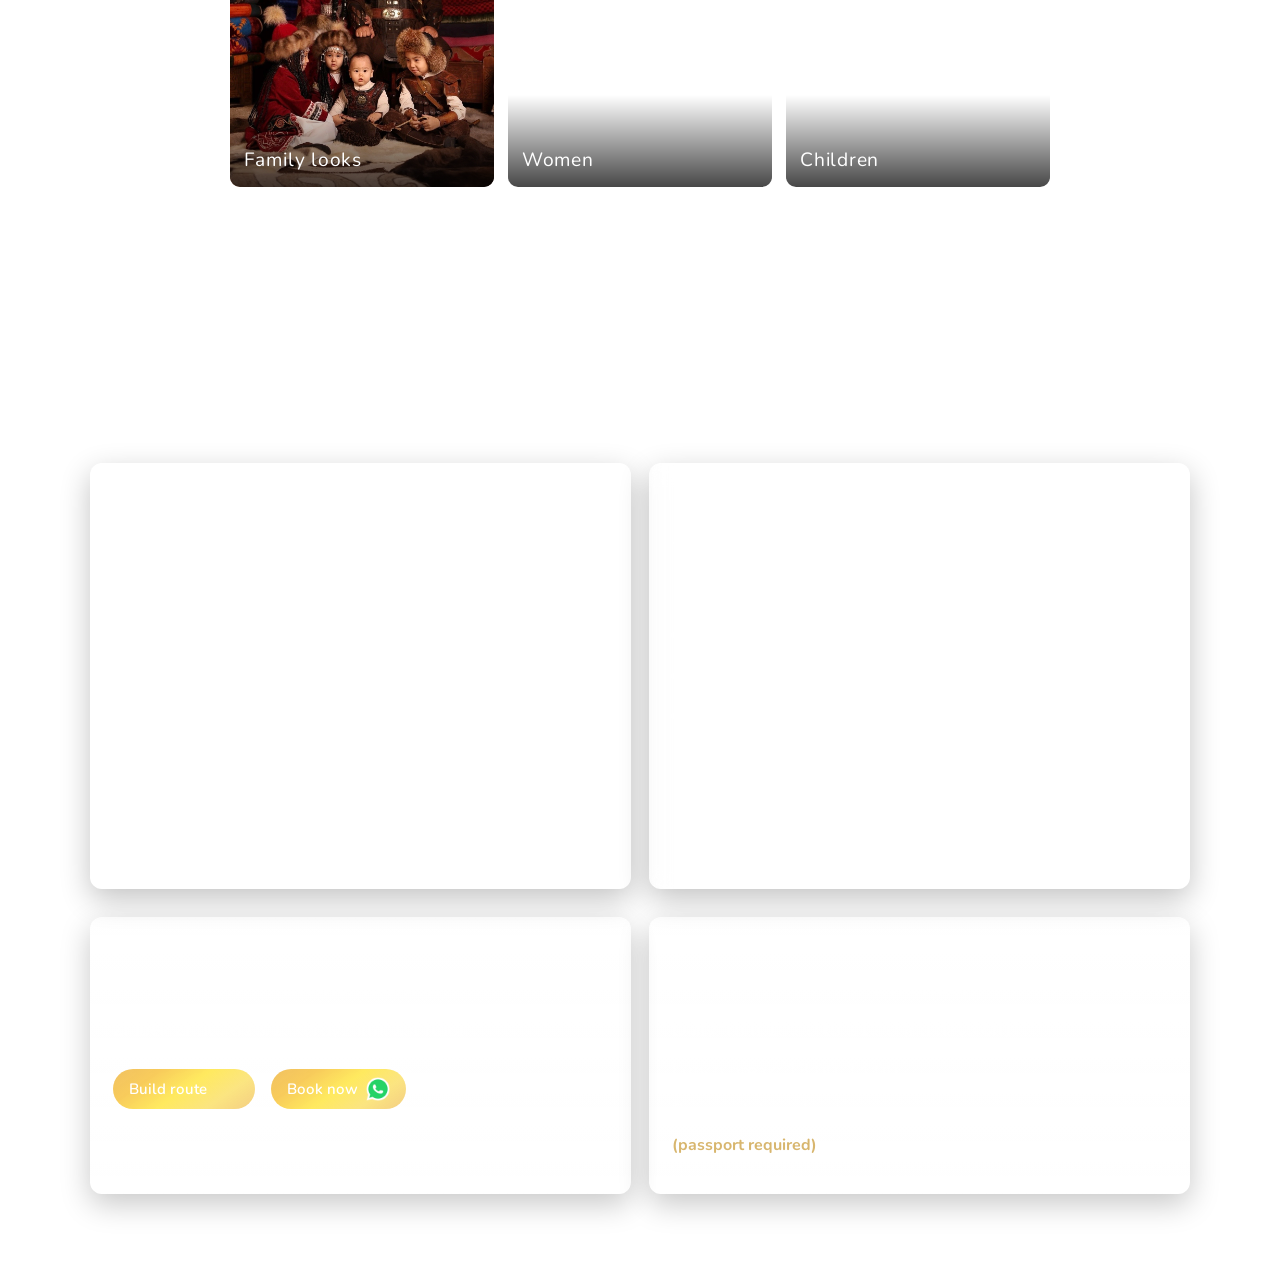
==== commit 2ef572e0: "asd" ====
--- a/en.html
+++ b/en.html
@@ -86,7 +86,7 @@
                   height="800"
                 />
                 <div class="work__card_overlay">
-                  <h4 class="work__collage_item_title">Seeing off the bride</h4>
+                  <h4 class="work__collage_item_title">Bride’s Farewell</h4>
                 </div>
               </div>
             </li>
@@ -182,8 +182,8 @@
                     Shooting conditions and important information
                   </h2>
                   <p class="details__desc">
-                    Choose a suitable shooting format and ознакомиться with the
-                    location, working hours, and booking conditions.
+                    Choose a suitable shooting format and check the details
+                    about the location, working hours, and booking conditions.
                   </p>
                 </div>
               </div>
@@ -203,7 +203,7 @@
                   <h4 class="info__small_title">Additional participants</h4>
                   <ul class="info__list">
                     <li>Adult - +3000 KGS per person</li>
-                    <li>Child up to 12 years - +2000 KGS per child</li>
+                    <li>Children under 12 years - +2000 KGS per child</li>
                     <li>Children under 3 years - +1000 KGS per child</li>
                     <li>Duration - 1 hour</li>
                   </ul>
